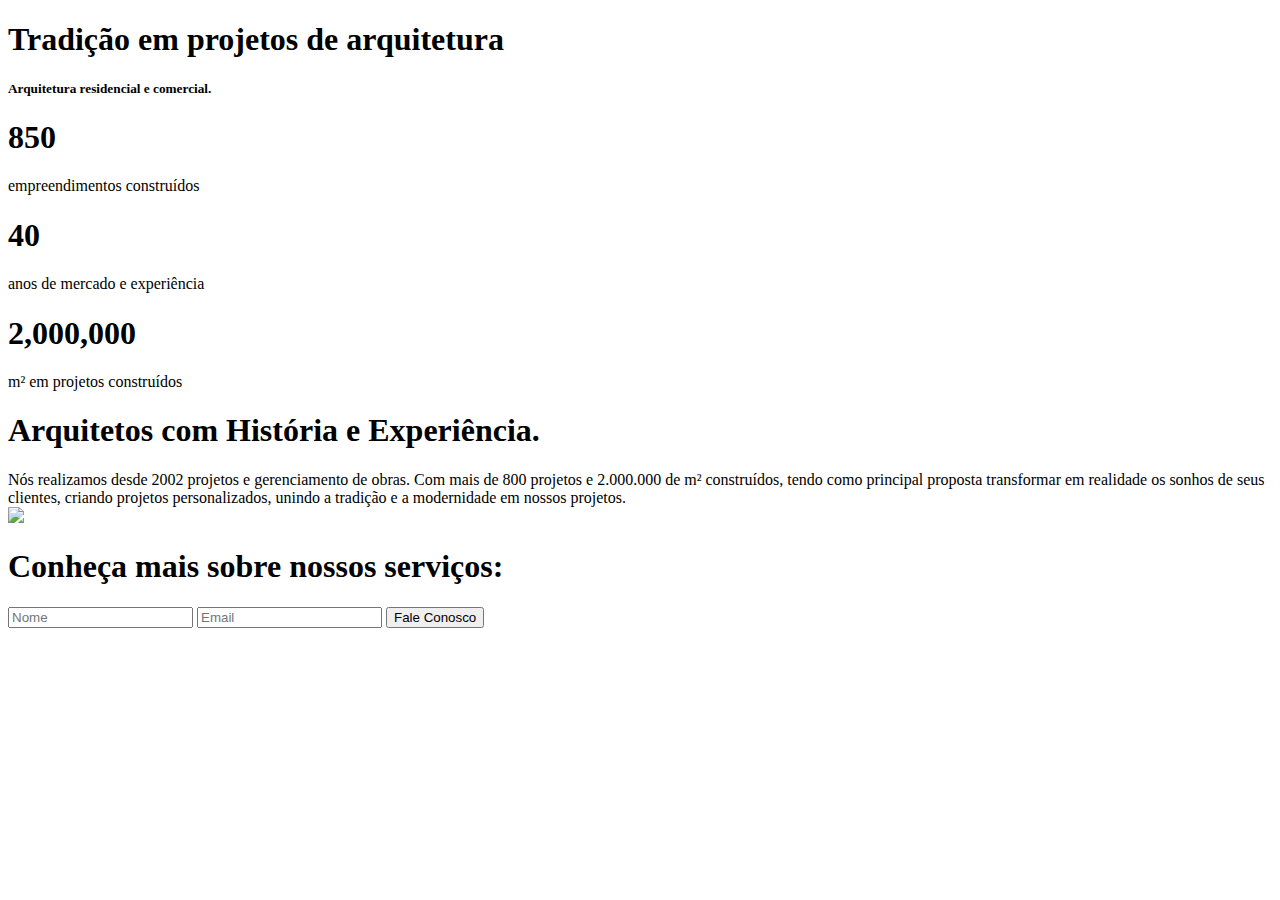
==== index.html @ abf9f622 "Update: movendo para as pastas esperadas" ====
<!DOCTYPE html>
<html lang="en">
	<head>
		<meta charset="UTF-8" />
		<link
			href="https://fonts.googleapis.com/css?family=Raleway"
			rel="stylesheet"
		/>
		<link
			href="https://fonts.googleapis.com/css?family=Inter"
			rel="stylesheet"
		/>
		<meta name="viewport" content="width=device-width, initial-scale=1.0" />
		<link rel="stylesheet" href="style.css" />
		<script type="module" src="./js/main.js" defer></script>
		<title>Desafio 1 - Landing page</title>
	</head>
	<body>
		<header>
			<div>
				<h1>Tradição em projetos de arquitetura</h1>
				<h5>Arquitetura residencial e comercial.</h5>
			</div>
		</header>
		<main>
			<section class="details">
				<div>
					<h1>850</h1>
					<span>empreendimentos construídos</span>
				</div>
				<div>
					<h1>40</h1>
					<span>anos de mercado e experiência</span>
				</div>
				<div>
					<h1>2,000,000</h1>
					<span>m² em projetos construídos</span>
				</div>
			</section>
			<section class="content">
				<div>
					<h1>Arquitetos com História e Experiência.</h1>
					<span>
						Nós realizamos desde 2002 projetos e gerenciamento de obras. Com
						mais de 800 projetos e 2.000.000 de m² construídos, tendo como
						principal proposta transformar em realidade os sonhos de seus
						clientes, criando projetos personalizados, unindo a tradição e a
						modernidade em nossos projetos.
					</span>
				</div>
				<img src="./assets/35d1d14e5c045e26bcc8a74698d508b0.png" />
			</section>
		</main>
		<footer>
			<form
				action="https://api.sheetmonkey.io/form/2oAFoh3eGZVbUkFA6aLnii"
				method="post"
			>
				<h1>Conheça mais sobre nossos serviços:</h1>
				<input name="Name" placeholder="Nome" />
				<input name="Email" type="email" placeholder="Email" />
				<input
					type="hidden"
					name="Created"
					value="x-sheetmonkey-current-date-time"
				/>
				<input type="submit" value="Fale Conosco" />
			</form>
		</footer>
	</body>
</html>
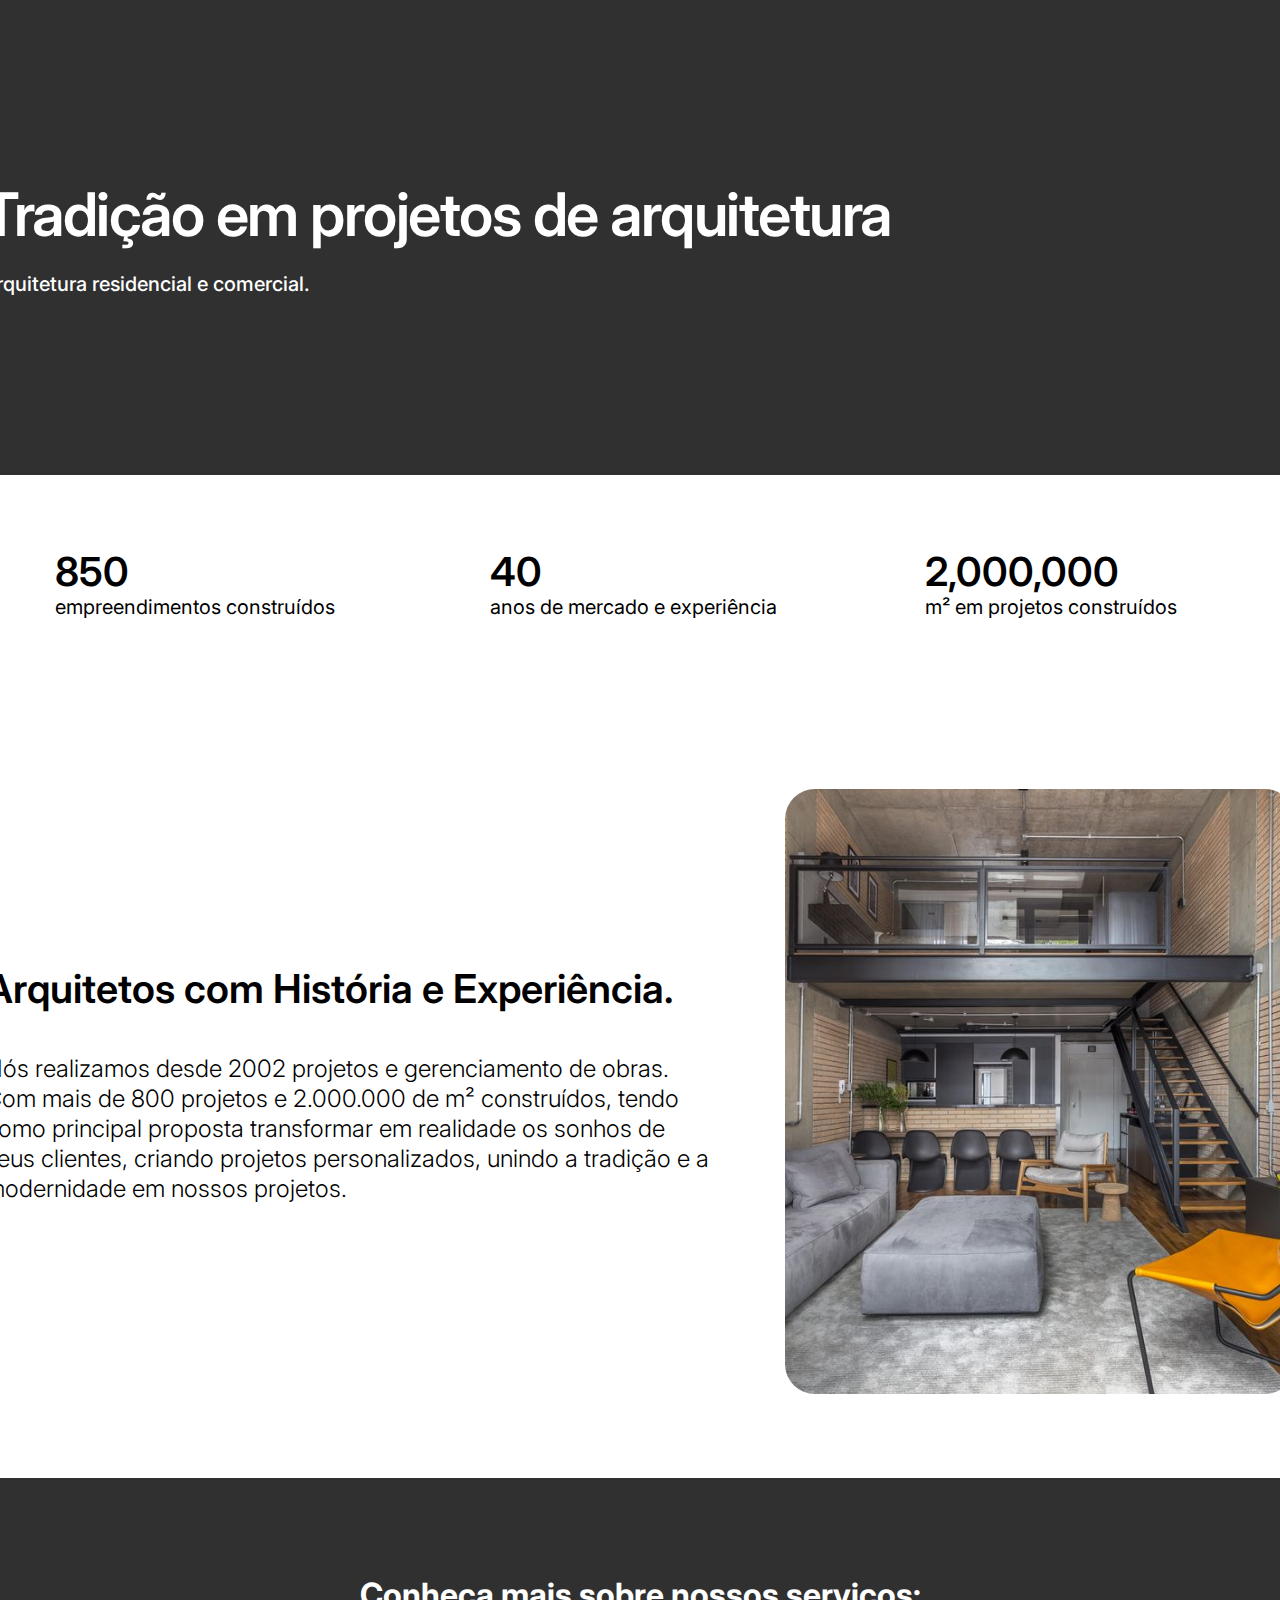
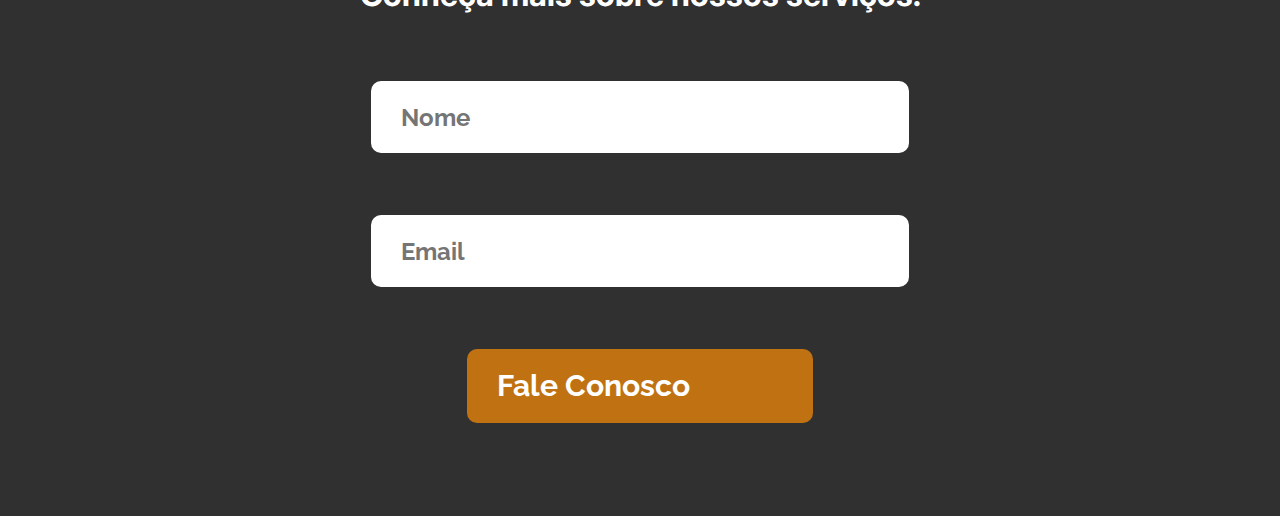
==== commit b46b9c7d: "Update: movendo para as pastas esperadas" ====
--- a/index.html
+++ b/index.html
@@ -11,8 +11,8 @@
 			rel="stylesheet"
 		/>
 		<meta name="viewport" content="width=device-width, initial-scale=1.0" />
-		<link rel="stylesheet" href="style.css" />
-		<script type="module" src="./js/main.js" defer></script>
+		<script src="./js/main.js" defer></script>
+		<link rel="stylesheet" href="./css/style.css" />
 		<title>Desafio 1 - Landing page</title>
 	</head>
 	<body>
@@ -48,7 +48,7 @@
 						modernidade em nossos projetos.
 					</span>
 				</div>
-				<img src="./assets/35d1d14e5c045e26bcc8a74698d508b0.png" />
+				<img src="./img/35d1d14e5c045e26bcc8a74698d508b0.png" />
 			</section>
 		</main>
 		<footer>
--- a/css/style.css
+++ b/css/style.css
@@ -0,0 +1,202 @@
+* {
+	margin: 0px;
+	padding: 0px;
+	border: 0px;
+	outline: none;
+	box-sizing: content-box;
+
+	font-family: 'Inter';
+
+	width: 1440px;
+}
+
+body {
+	width: 100vw;
+
+	display: flex;
+	align-items: center;
+	justify-content: center;
+
+	flex-direction: column;
+
+	overflow-x: hidden;
+}
+
+header {
+	height: 475px;
+
+	color: white;
+
+	display: flex;
+	justify-content: center;
+
+	flex-direction: column;
+}
+
+header div {
+	margin-left: 62px;
+}
+
+header div h1 {
+	font-size: 60px;
+	font-weight: 600;
+	line-height: 72px;
+	letter-spacing: -0.025em;
+}
+
+header div h5 {
+	font-size: 20px;
+	font-weight: 500;
+	line-height: 28px;
+
+	margin-top: 20px;
+}
+
+header div h1,
+header div h5 {
+	text-align: left;
+}
+
+main section {
+	display: flex;
+}
+
+main section.details {
+	width: 100%;
+
+	justify-content: space-evenly;
+
+	height: 229px;
+}
+
+main section.details div {
+	width: 300px;
+
+	display: flex;
+	gap: 7px;
+	flex-direction: column;
+	justify-content: center;
+}
+
+main section.details div h1 {
+	font-size: 40px;
+	font-weight: 600;
+	line-height: 28px;
+}
+
+main section.details div span {
+	font-size: 20px;
+	font-weight: 400;
+	line-height: 28px;
+}
+
+main section.details div h1,
+main section.details div span {
+	text-align: left;
+}
+
+main section.content {
+	height: 774px;
+
+	align-items: center;
+	justify-content: space-evenly;
+}
+
+main section.content div {
+	width: 735px;
+}
+
+main section.content div h1 {
+	font-size: 40px;
+	font-weight: 600;
+	line-height: 20px;
+
+	margin-bottom: 55px;
+}
+
+main section.content div span {
+	font-size: 24px;
+	font-weight: 300;
+	line-height: 30px;
+}
+
+main section.content div h1,
+main section.content div span {
+	text-align: left;
+}
+
+main section.content img {
+	width: 510px;
+	height: 605px;
+	top: 781px;
+	left: 876px;
+	gap: 0px;
+	border-radius: 30px;
+	opacity: 0px;
+}
+
+footer {
+	height: 638px;
+
+	display: flex;
+	align-items: center;
+	justify-content: center;
+}
+
+footer form {
+	display: flex;
+	flex-direction: column;
+	align-items: center;
+	justify-content: center;
+
+	gap: 62px;
+}
+
+footer form h1 {
+	font-size: 32px;
+	font-weight: 700;
+	line-height: 48px;
+	text-align: center;
+	color: #FFF;
+}
+
+footer form input {
+	width: calc(508px - 30px);
+	height: 72px;
+	top: 1661px;
+	left: 466px;
+
+	font-size: 24px;
+	color: rgba(0, 0, 0, .3);
+
+	padding: 0px 30px 0px 30px;
+}
+
+footer form input[type="submit"] {
+	width: 286px;
+	height: 74px;
+	top: 1955px;
+	left: 577px;
+	background-color: #C07212;
+
+	display: flex;
+	align-items: center;
+	justify-content: center;
+
+	font-size: 30px;
+	color: #FFF;
+}
+
+footer form input {
+	border-radius: 10px;
+
+	font-family: Raleway;
+	font-weight: 700;
+	line-height: 30px;
+	text-align: left;
+}
+
+header,
+footer {
+	background-color: #303030;
+}